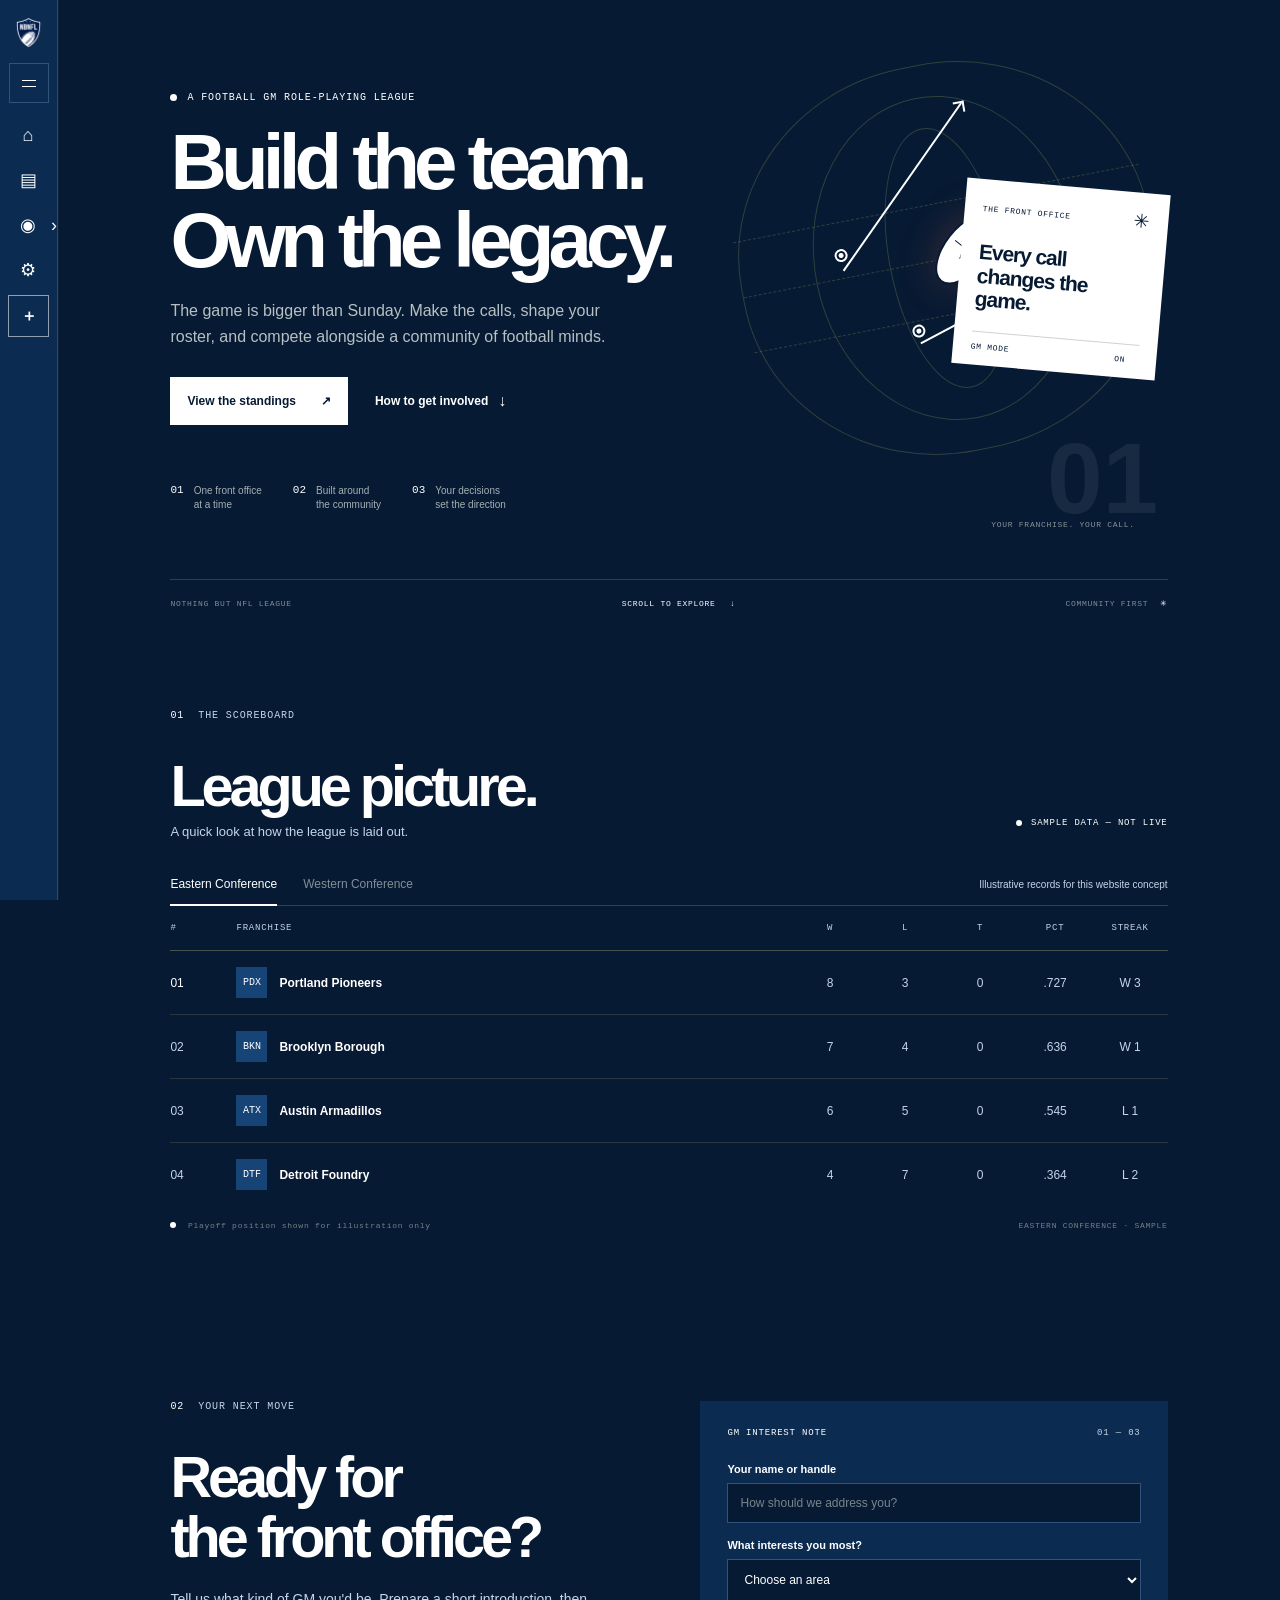
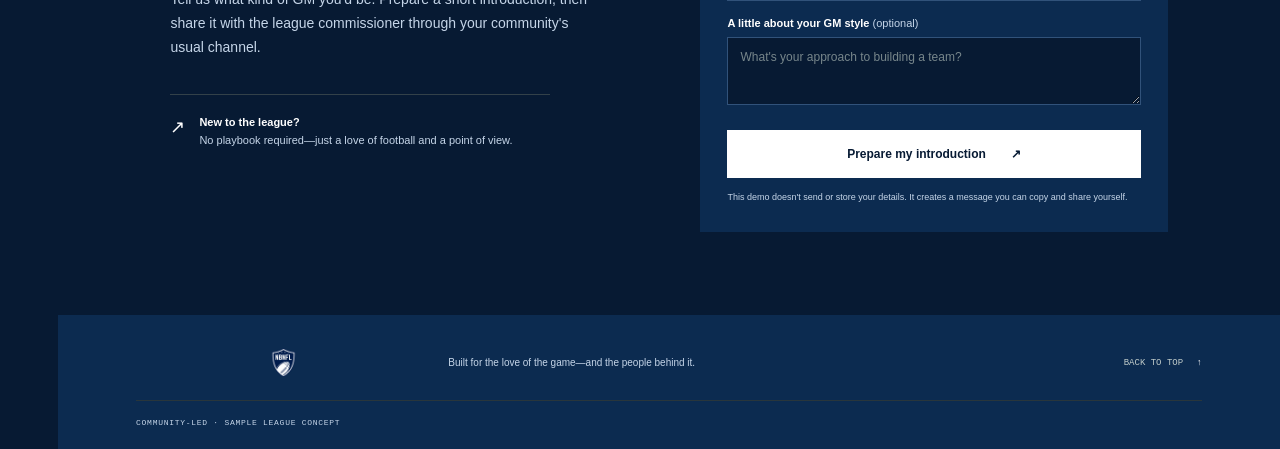
==== index.html @ 92fe1aa9 "Build football GM league website Co-authored-by: Copilot App <223556219+Copilot@users.noreply.github" ====
<!doctype html>
<html lang="en">
  <head>
    <meta charset="utf-8">
    <meta name="viewport" content="width=device-width, initial-scale=1">
    <meta name="theme-color" content="#071a33">
    <meta name="description" content="Nothing But NFL — a community-built football general manager role-playing league. Explore teams and prepare to join the front office.">
    <title>Nothing But NFL — General Manager League</title>
    <link rel="icon" href="assets/nothing-but-nfl-logo.png" type="image/png">
    <link rel="stylesheet" href="styles.css">
    <script src="teams.js" defer></script>
    <script src="app.js" defer></script>
  </head>
  <body>
    <a class="skip-link" href="#main">Skip to content</a>
    <header class="site-header">
      <a class="brand" href="#top" aria-label="Nothing But NFL home">
        <img class="brand-logo" src="assets/nothing-but-nfl-logo.png" alt="">
        <span class="brand-copy">NOTHING BUT <strong>NFL</strong></span>
      </a>
      <button class="menu-toggle" type="button" aria-label="Expand navigation" aria-expanded="false" aria-controls="primary-nav">
        <span></span><span></span>
      </button>
      <nav class="primary-nav" id="primary-nav" aria-label="Main navigation">
        <a href="#overview"><span class="nav-icon" aria-hidden="true">⌂</span><span class="nav-label">Overview</span></a>
        <a href="#standings"><span class="nav-icon" aria-hidden="true">▤</span><span class="nav-label">Standings</span></a>
        <div class="teams-menu">
          <button class="teams-trigger" type="button" aria-haspopup="menu" aria-expanded="false" aria-controls="teams-dropdown">
            <span class="nav-icon" aria-hidden="true">◉</span><span class="nav-label">Teams</span><span class="teams-chevron" aria-hidden="true">›</span>
          </button>
          <div class="teams-dropdown" id="teams-dropdown" aria-label="NFL team salary sheets"></div>
        </div>
        <a href="admin.html"><span class="nav-icon" aria-hidden="true">⚙</span><span class="nav-label">Admin</span></a>
        <a href="#join" class="nav-cta"><span class="nav-icon" aria-hidden="true">＋</span><span class="nav-label">Get involved</span></a>
      </nav>
    </header>

    <main id="main">
      <section class="hero" id="top" aria-labelledby="hero-title">
        <div class="hero-copy">
          <p class="eyebrow"><span class="eyebrow-dot"></span> A football GM role-playing league</p>
          <h1 id="hero-title">Build the team.<br><span>Own the legacy.</span></h1>
          <p class="hero-intro">The game is bigger than Sunday. Make the calls, shape your roster, and compete alongside a community of football minds.</p>
          <div class="hero-actions">
            <a class="button button-lime" href="#standings">View the standings <span aria-hidden="true">↗</span></a>
            <a class="text-link" href="#join">How to get involved <span aria-hidden="true">↓</span></a>
          </div>
          <div class="hero-proof" aria-label="League format">
            <div><strong>01</strong><span>One front office<br>at a time</span></div>
            <div><strong>02</strong><span>Built around<br>the community</span></div>
            <div><strong>03</strong><span>Your decisions<br>set the direction</span></div>
          </div>
        </div>
        <div class="hero-visual" aria-label="Illustration of a football playbook">
          <div class="field-lines" aria-hidden="true">
            <span class="yard yard-one"></span><span class="yard yard-two"></span><span class="yard yard-three"></span>
            <span class="route route-one"></span><span class="route route-two"></span>
            <span class="route-dot dot-one"></span><span class="route-dot dot-two"></span>
            <span class="football"><span></span></span>
          </div>
          <div class="snapshot-card">
            <div class="snapshot-heading"><span>THE FRONT OFFICE</span><span class="snapshot-icon" aria-hidden="true">✳</span></div>
            <p>Every call<br>changes the game.</p>
            <div class="snapshot-footer"><span>GM MODE</span><span>ON <i aria-hidden="true"></i></span></div>
          </div>
          <span class="visual-caption">YOUR FRANCHISE. YOUR CALL.</span>
          <span class="hero-number" aria-hidden="true">01</span>
        </div>
        <div class="hero-bottom">
          <span>NOTHING BUT NFL LEAGUE</span>
          <a href="#standings">SCROLL TO EXPLORE <span aria-hidden="true">↓</span></a>
          <span>COMMUNITY FIRST <i aria-hidden="true">✳</i></span>
        </div>
      </section>

      <section id="overview" aria-label="Overview"></section>

      <section class="standings-section" id="standings" aria-labelledby="standings-title">
        <div class="section-wrap">
          <div class="section-kicker light-kicker"><span>01</span> THE SCOREBOARD</div>
          <div class="section-heading-row">
            <div>
              <h2 id="standings-title">League <span>picture.</span></h2>
              <p class="section-subtitle">A quick look at how the league is laid out.</p>
            </div>
            <span class="sample-label"><i aria-hidden="true"></i> SAMPLE DATA — NOT LIVE</span>
          </div>
          <div class="standings-toolbar">
            <div class="tab-list" role="tablist" aria-label="Standings conference">
              <button class="tab-button is-active" id="tab-east" role="tab" aria-selected="true" aria-controls="standings-panel" data-conference="East">Eastern Conference</button>
              <button class="tab-button" id="tab-west" role="tab" aria-selected="false" aria-controls="standings-panel" data-conference="West" tabindex="-1">Western Conference</button>
            </div>
            <span class="standings-note">Illustrative records for this website concept</span>
          </div>
          <div class="standings-panel" id="standings-panel" role="tabpanel" aria-labelledby="tab-east" tabindex="0">
            <div class="standings-table-wrap">
              <table class="standings-table">
                <thead><tr><th scope="col">#</th><th scope="col">FRANCHISE</th><th scope="col">W</th><th scope="col">L</th><th scope="col">T</th><th scope="col">PCT</th><th scope="col">STREAK</th></tr></thead>
                <tbody id="standings-body"></tbody>
              </table>
            </div>
            <div class="table-footnote"><span><i class="legend-dot"></i> Playoff position shown for illustration only</span><span id="conference-caption">EASTERN CONFERENCE · SAMPLE</span></div>
          </div>
        </div>
      </section>

      <section class="join-section" id="join" aria-labelledby="join-title">
        <div class="section-wrap join-grid">
          <div class="join-copy">
            <div class="section-kicker light-kicker"><span>02</span> YOUR NEXT MOVE</div>
            <h2 id="join-title">Ready for<br>the <span>front office?</span></h2>
            <p>Tell us what kind of GM you'd be. Prepare a short introduction, then share it with the league commissioner through your community's usual channel.</p>
            <div class="join-callout"><span aria-hidden="true">↗</span><span><strong>New to the league?</strong><br>No playbook required—just a love of football and a point of view.</span></div>
          </div>
          <form class="interest-form" id="interest-form">
            <div class="form-heading"><span>GM INTEREST NOTE</span><span>01 — 03</span></div>
            <label for="applicant-name">Your name or handle</label>
            <input id="applicant-name" name="name" type="text" placeholder="How should we address you?" required maxlength="70">
            <label for="applicant-team">What interests you most?</label>
            <select id="applicant-team" name="interest" required>
              <option value="" selected disabled>Choose an area</option>
              <option>Building a roster</option>
              <option>League strategy</option>
              <option>Community role-play</option>
              <option>I'm open to anything</option>
            </select>
            <label for="applicant-note">A little about your GM style <span>(optional)</span></label>
            <textarea id="applicant-note" name="note" rows="3" maxlength="240" placeholder="What's your approach to building a team?"></textarea>
            <button class="button button-lime form-submit" type="submit">Prepare my introduction <span aria-hidden="true">↗</span></button>
            <p class="form-privacy">This demo doesn't send or store your details. It creates a message you can copy and share yourself.</p>
            <div class="application-result" id="application-result" aria-live="polite" hidden>
              <label for="application-message">Your ready-to-share introduction</label>
              <textarea id="application-message" rows="5" readonly></textarea>
              <button class="copy-button" id="copy-application" type="button">Copy introduction <span aria-hidden="true">⧉</span></button>
              <p class="copy-status" id="copy-status" aria-live="polite"></p>
            </div>
          </form>
        </div>
      </section>
    </main>

    <footer class="site-footer">
      <a class="brand footer-brand" href="#top" aria-label="Nothing But NFL home">
        <img class="brand-logo" src="assets/nothing-but-nfl-logo.png" alt="">
        <span class="brand-copy">NOTHING BUT <strong>NFL</strong></span>
      </a>
      <p>Built for the love of the game—and the people behind it.</p>
      <a class="back-top" href="#top">BACK TO TOP <span aria-hidden="true">↑</span></a>
      <span class="footer-note">COMMUNITY-LED · SAMPLE LEAGUE CONCEPT</span>
    </footer>

  </body>
</html>
---- styles.css ----
:root {
  color-scheme: dark;
  --ink: #071a33;
  --ink-soft: #174477;
  --paper: #071a33;
  --paper-deep: #123f73;
  --muted: #c5d5e8;
  --line: #31527a;
  --lime: #ffffff;
  --orange: #ffffff;
  --mono: "Cascadia Code", "Courier New", monospace;
  --body: "Segoe UI", Arial, sans-serif;
  --display: "Arial", "Segoe UI", sans-serif;
}

* { box-sizing: border-box; }
html { scroll-behavior: smooth; scroll-padding-top: 84px; }
body { margin: 0; background: #071a33; color: #fff; font-family: var(--body); -webkit-font-smoothing: antialiased; }
button, input, select, textarea { font: inherit; }
button, a { -webkit-tap-highlight-color: transparent; }
a { color: inherit; text-decoration: none; }
button:focus-visible, a:focus-visible, input:focus-visible, select:focus-visible, textarea:focus-visible { outline: 3px solid var(--orange); outline-offset: 3px; }
.sr-only { position: absolute; width: 1px; height: 1px; padding: 0; margin: -1px; overflow: hidden; clip: rect(0, 0, 0, 0); white-space: nowrap; border: 0; }
.skip-link { position: absolute; top: -50px; left: 16px; z-index: 20; padding: 12px 16px; background: var(--lime); color: var(--ink); font-weight: 700; }
.skip-link:focus { top: 12px; }

.site-header { --sidebar-width: 58px; --sidebar-open-width: 218px; position: fixed; inset: 0 auto 0 0; z-index: 30; display: flex; width: var(--sidebar-width); min-height: 100vh; flex-direction: column; align-items: stretch; justify-content: flex-start; gap: 12px; padding: 13px 8px; overflow: visible; border-right: 1px solid #264a75; background: #0c2b50; color: white; transition: width .2s ease; }
.site-header:hover, .site-header:focus-within, .site-header.is-open { width: var(--sidebar-open-width); padding-right: 12px; padding-left: 12px; }
.brand { display: inline-flex; align-items: center; gap: 11px; }
.brand-logo { display: block; width: 34px; height: 34px; flex: 0 0 34px; object-fit: contain; }
.brand-mark { position: relative; display: grid; width: 30px; height: 30px; place-items: center; transform: rotate(-35deg); border: 2px solid var(--lime); border-radius: 50%; }
.brand-mark::before, .brand-mark::after { position: absolute; width: 22px; height: 1px; background: var(--lime); content: ""; }
.brand-mark::after { width: 9px; transform: rotate(90deg); }
.brand-mark span { width: 3px; height: 3px; border-radius: 50%; background: var(--lime); }
.brand-copy { font: 500 11px var(--mono); letter-spacing: .05em; }
.brand-copy strong { color: var(--lime); font-weight: 500; }
.primary-nav { display: flex; width: 100%; flex-direction: column; align-items: stretch; gap: 5px; font-size: 13px; color: #fff; }
.primary-nav > a:not(.nav-cta):hover, .primary-nav > a:not(.nav-cta):focus-visible { color: #fff; background: #174477; }
.primary-nav > a:not(.nav-cta), .teams-trigger { display: flex; min-height: 40px; align-items: center; gap: 13px; padding: 0 10px; border: 0; border-radius: 2px; color: #fff; font-size: 13px; }
.primary-nav .nav-cta { display: flex; min-height: 42px; align-items: center; gap: 13px; padding: 0 10px; border: 1px solid rgba(255,255,255,.55); background: transparent; color: #fff; font-weight: 700; }
.nav-cta span { font-size: 16px; }
.menu-toggle { display: flex; width: 40px; height: 40px; flex: 0 0 40px; flex-direction: column; align-items: center; justify-content: center; gap: 5px; margin: 0 auto; border: 1px solid #31527a; background: transparent; cursor: pointer; }
.menu-toggle span { display: block; width: 14px; height: 1px; background: #fff; }
.brand-copy { display: none; white-space: nowrap; }
.nav-label { position: absolute; width: 1px; height: 1px; overflow: hidden; clip: rect(0,0,0,0); white-space: nowrap; }
.site-header:hover .brand-copy, .site-header:focus-within .brand-copy, .site-header.is-open .brand-copy,
.site-header:hover .nav-label, .site-header:focus-within .nav-label, .site-header.is-open .nav-label { position: static; width: auto; height: auto; overflow: visible; clip: auto; white-space: nowrap; }
.site-header:hover .brand, .site-header:focus-within .brand, .site-header.is-open .brand { justify-content: flex-start; }
.brand { justify-content: center; min-height: 38px; }
.brand-copy { font-size: 9px; }
.site-header .brand-logo { width: 31px; height: 31px; flex-basis: 31px; }
.site-header:hover .brand-logo, .site-header:focus-within .brand-logo, .site-header.is-open .brand-logo { width: 36px; height: 36px; flex-basis: 36px; }
.nav-icon { display: inline-flex; width: 20px; flex: 0 0 20px; align-items: center; justify-content: center; color: #fff; font-size: 18px; line-height: 1; }
.teams-menu { position: relative; display: flex; width: 100%; flex-direction: column; align-items: stretch; }
.teams-trigger { justify-content: flex-start; background: transparent; cursor: pointer; }
.teams-trigger:hover, .teams-menu.is-open .teams-trigger, .teams-menu:focus-within .teams-trigger { color: #fff; background: #174477; }
.teams-chevron { margin-left: auto; color: #fff; font-size: 18px; transition: transform .18s ease; }
.teams-menu.is-open .teams-chevron { transform: rotate(90deg); }
.teams-dropdown { position: fixed; top: 126px; left: calc(var(--sidebar-open-width) + 10px); z-index: 35; display: grid; width: min(440px, calc(100vw - var(--sidebar-open-width) - 30px)); max-height: min(440px, calc(100vh - 36px)); grid-template-columns: repeat(4, minmax(0, 1fr)); gap: 2px 4px; overflow-y: auto; padding: 8px; border: 1px solid #31527a; background: #0c2b50; box-shadow: 0 16px 36px rgba(0,0,0,.28); opacity: 0; pointer-events: none; transform: translateY(6px); transition: opacity .16s ease, transform .16s ease; }
.teams-menu:hover .teams-dropdown, .teams-menu:focus-within .teams-dropdown, .teams-menu.is-open .teams-dropdown { opacity: 1; pointer-events: auto; transform: translateY(0); }
.team-menu-link { display: grid; min-width: 0; min-height: 31px; grid-template-columns: 22px minmax(0, 1fr); align-items: center; gap: 6px; padding: 3px 5px; color: #fff; font-size: 9px; transition: background .12s ease; }
.team-menu-link:hover, .team-menu-link:focus-visible { background: #174477; color: #fff; }
.team-menu-logo { position: relative; display: grid; width: 22px; height: 22px; place-items: center; overflow: hidden; background: transparent; }
.team-menu-logo img { width: 100%; height: 100%; object-fit: contain; }
.team-menu-fallback { position: absolute; color: #fff; font: 7px var(--mono); }
.team-menu-fallback[hidden] { display: none; }
.team-menu-link > span:nth-child(2) { overflow: hidden; text-overflow: ellipsis; white-space: nowrap; }
.team-menu-link small { display: none; }

.hero { position: relative; display: grid; min-height: 626px; grid-template-columns: 1fr .85fr; overflow: hidden; padding: 83px 9.2% 74px; background: var(--ink); color: white; }
.hero::before { position: absolute; inset: 0; background-image: linear-gradient(90deg, transparent 49.9%, rgba(255,255,255,.035) 50%, transparent 50.1%); background-size: 90px 100%; content: ""; pointer-events: none; }
.hero-copy { position: relative; z-index: 1; align-self: center; padding-bottom: 30px; }
.eyebrow, .section-kicker, .feature-index, .snapshot-heading, .snapshot-footer, .visual-caption, .hero-bottom, .sample-label, .standings-table th, .table-footnote, .team-meta, .team-number, .team-conference, .form-heading, .dialog-eyebrow, .dialog-roster-heading, .footer-note { font-family: var(--mono); font-size: 10px; letter-spacing: .09em; }
.eyebrow { display: flex; align-items: center; gap: 10px; margin: 0 0 21px; color: var(--lime); text-transform: uppercase; }
.eyebrow-dot, .sample-label i, .snapshot-footer i { display: inline-block; width: 7px; height: 7px; border-radius: 50%; background: var(--lime); }
h1, h2, h3, p { margin-top: 0; }
h1, h2, h3 { font-family: var(--display); }
h1 { margin-bottom: 19px; font-size: clamp(52px, 6.1vw, 81px); font-weight: 600; letter-spacing: -.075em; line-height: .99; }
h1 span, h2 span { color: var(--lime); }
.hero-intro { max-width: 470px; margin-bottom: 26px; color: #b7c0c3; font-size: 16px; line-height: 1.65; }
.hero-actions { display: flex; align-items: center; gap: 27px; }
.button { display: inline-flex; min-height: 48px; align-items: center; justify-content: center; gap: 25px; padding: 0 17px; border: 0; cursor: pointer; font-size: 12px; font-weight: 700; }
.button-lime { background: var(--lime); color: var(--ink); }
.button-lime:hover { background: #e4ff8a; }
.text-link { display: inline-flex; align-items: center; gap: 10px; font-size: 12px; font-weight: 600; }
.hero .text-link { color: white; }
.text-link span { font-size: 16px; }
.hero-proof { display: flex; gap: 31px; margin-top: 59px; }
.hero-proof div { display: flex; align-items: flex-start; gap: 10px; }
.hero-proof strong { color: var(--lime); font: 11px var(--mono); }
.hero-proof span { color: #a6b0b4; font-size: 10px; line-height: 1.45; }
.hero-visual { position: relative; min-height: 400px; margin-left: -10px; }
.field-lines { position: absolute; top: -20px; right: 3%; width: min(94%, 415px); height: 390px; transform: rotate(-11deg); border: 1px solid rgba(214,243,106,.18); border-radius: 48%; }
.field-lines::before, .field-lines::after { position: absolute; inset: 8% 18%; border: 1px solid rgba(214,243,106,.18); border-radius: 50%; content: ""; }
.field-lines::after { inset: 16% 36%; }
.yard { position: absolute; top: 50%; width: 100%; border-top: 1px dashed rgba(214,243,106,.18); }
.yard-one { transform: translateY(-56px); }
.yard-three { transform: translateY(56px); }
.route { position: absolute; border-top: 2px solid var(--lime); transform-origin: left center; }
.route-one { top: 48%; left: 25%; width: 205px; transform: rotate(-44deg); }
.route-two { top: 70%; left: 40%; width: 177px; transform: rotate(-17deg); }
.route-one::after, .route-two::after { position: absolute; top: -6px; right: -1px; width: 9px; height: 9px; border-top: 2px solid var(--lime); border-right: 2px solid var(--lime); content: ""; transform: rotate(45deg); }
.route-dot { position: absolute; width: 9px; height: 9px; border: 2px solid var(--ink); border-radius: 50%; background: var(--orange); box-shadow: 0 0 0 2px var(--orange); }
.dot-one { top: 43%; left: 24%; }
.dot-two { top: 66%; left: 39%; }
.football { position: absolute; top: 43%; left: 45%; display: grid; width: 83px; height: 44px; place-items: center; transform: rotate(-41deg); border: 2px solid var(--paper); border-radius: 50%; background: var(--orange); box-shadow: 0 0 40px rgba(255,116,76,.22); }
.football::before, .football::after { position: absolute; width: 23px; height: 1px; background: var(--paper); content: ""; }
.football::after { width: 1px; height: 29px; }
.football span { z-index: 1; width: 18px; border-top: 2px dashed var(--paper); }
.snapshot-card { position: absolute; top: 22%; right: 1%; z-index: 1; width: 204px; padding: 17px 18px 14px; background: var(--lime); color: var(--ink); transform: rotate(5deg); }
.snapshot-heading, .snapshot-footer { display: flex; align-items: center; justify-content: space-between; font-size: 8px; }
.snapshot-icon { font-size: 19px; }
.snapshot-card p { margin: 20px 0; font: 600 21px/1.12 var(--display); letter-spacing: -.05em; }
.snapshot-footer { padding-top: 10px; border-top: 1px solid rgba(17,27,34,.2); }
.snapshot-footer span:last-child { display: flex; align-items: center; gap: 7px; }
.snapshot-footer i { width: 6px; height: 6px; }
.visual-caption { position: absolute; right: 7%; bottom: 23px; color: #899399; font-size: 8px; }
.hero-number { position: absolute; right: 2%; bottom: 34px; color: rgba(255,255,255,.07); font: 700 100px/.8 var(--display); }
.hero-bottom { position: absolute; right: 9.2%; bottom: 0; left: 9.2%; display: flex; height: 47px; align-items: center; justify-content: space-between; border-top: 1px solid rgba(255,255,255,.16); color: #818d93; font-size: 8px; }
.hero-bottom a { color: white; }
.hero-bottom a span { margin-left: 9px; color: var(--lime); }
.hero-bottom i { margin-left: 6px; color: var(--lime); font-style: normal; }

.section-wrap { max-width: 1440px; margin: 0 auto; padding-right: 9.2%; padding-left: 9.2%; }
.section-kicker { display: flex; align-items: center; gap: 14px; margin-bottom: 36px; color: #858e90; text-transform: uppercase; }
.section-kicker span { color: var(--orange); }
h2 { margin-bottom: 20px; font-size: clamp(39px, 4.5vw, 59px); font-weight: 600; letter-spacing: -.07em; line-height: 1.03; }

.standings-section { padding: 84px 0 88px; background: var(--ink); color: white; }
.light-kicker { color: #98a2a3; }
.section-heading-row { display: flex; align-items: flex-end; justify-content: space-between; gap: 25px; }
.standings-section h2, .join-section h2 { margin-bottom: 8px; }
.section-subtitle { margin: 0; color: #79858b; font-size: 13px; }
.sample-label { display: inline-flex; align-items: center; gap: 9px; margin-bottom: 11px; color: var(--lime); font-size: 9px; }
.sample-label i { width: 6px; height: 6px; }
.standings-toolbar { display: flex; align-items: center; justify-content: space-between; gap: 20px; margin-top: 38px; border-bottom: 1px solid #334149; }
.tab-list { display: flex; gap: 26px; }
.tab-button { position: relative; padding: 0 0 14px; border: 0; background: transparent; color: #819096; cursor: pointer; font-size: 12px; }
.tab-button.is-active { color: white; }
.tab-button.is-active::after { position: absolute; right: 0; bottom: -1px; left: 0; height: 2px; background: var(--lime); content: ""; }
.standings-note { padding-bottom: 14px; color: #78858a; font-size: 10px; }
.standings-table { width: 100%; border-collapse: collapse; text-align: left; }
.standings-table th { padding: 17px 12px; color: #879398; font-size: 9px; font-weight: 400; }
.standings-table th:first-child, .standings-table td:first-child { width: 54px; padding-left: 0; }
.standings-table th:nth-child(n+3), .standings-table td:nth-child(n+3) { width: 75px; text-align: center; }
.standings-table td { padding: 16px 12px; border-top: 1px solid #29363e; color: #b5c0c1; font-size: 12px; }
.standings-table tbody tr:first-child td { border-top-color: #44524f; }
.standings-table tbody tr:first-child td:first-child { color: var(--lime); }
.standing-team { display: flex; align-items: center; gap: 12px; color: white; font-weight: 600; }
.team-monogram { display: grid; width: 31px; height: 31px; place-items: center; background: #174477; color: var(--lime); font: 10px var(--mono); }
.table-footnote { display: flex; justify-content: space-between; margin-top: 15px; color: #748187; font-size: 8px; }
.legend-dot { display: inline-block; width: 6px; height: 6px; margin-right: 6px; border-radius: 50%; background: var(--lime); }

.join-section { padding: 83px 0; background: var(--ink); color: white; }
.join-grid { display: grid; grid-template-columns: .9fr 1fr; gap: 11%; align-items: start; }
.join-copy > p { max-width: 440px; margin-top: 21px; color: #a1adb0; font-size: 14px; line-height: 1.7; }
.join-callout { display: flex; max-width: 380px; gap: 14px; margin-top: 35px; padding-top: 18px; border-top: 1px solid #334149; color: #99a5a8; font-size: 11px; line-height: 1.65; }
.join-callout > span:first-child { color: var(--lime); font-size: 18px; }
.join-callout strong { color: white; }
.interest-form { padding: 27px; background: #1b2a32; }
.form-heading { display: flex; justify-content: space-between; margin-bottom: 25px; color: var(--lime); font-size: 9px; }
.form-heading span:last-child { color: #7e8d92; }
.interest-form > label, .application-result label { display: block; margin: 16px 0 8px; color: #e4e9e6; font-size: 11px; font-weight: 600; }
.interest-form label span { color: #829094; font-weight: 400; }
.interest-form input, .interest-form select, .interest-form textarea, .application-result textarea { width: 100%; padding: 12px; border: 1px solid #405057; border-radius: 0; background: #142129; color: white; font-size: 12px; }
.interest-form input::placeholder, .interest-form textarea::placeholder { color: #77868b; }
.interest-form select { color: #a9b5b6; }
.interest-form textarea, .application-result textarea { resize: vertical; }
.form-submit { width: 100%; margin-top: 21px; }
.form-privacy { margin: 12px 0 0; color: #859195; font-size: 9px; line-height: 1.6; }
.application-result { margin-top: 21px; padding-top: 15px; border-top: 1px solid #405057; }
.application-result > label { margin-top: 0; }
.application-result textarea { min-height: 114px; }
.copy-button { display: flex; width: 100%; justify-content: space-between; margin-top: 9px; padding: 12px; border: 1px solid #667176; background: transparent; color: white; cursor: pointer; font-size: 11px; font-weight: 600; }
.copy-button:hover { border-color: var(--lime); color: var(--lime); }
.copy-status { min-height: 14px; margin: 8px 0 0; color: var(--lime); font-size: 10px; }

.site-footer { display: grid; grid-template-columns: 1fr 1.5fr 1fr; align-items: center; gap: 18px; padding: 29px 6.1% 22px; background: #0c151b; color: white; }
.footer-brand .brand-mark { width: 25px; height: 25px; }
.footer-brand .brand-logo { width: 29px; height: 29px; flex-basis: 29px; }
.footer-brand .brand-copy { font-size: 9px; }
.site-footer > p { margin: 0; color: #89969a; font-size: 10px; }
.back-top { justify-self: end; color: #c1ccca; font: 9px var(--mono); }
.back-top span { margin-left: 8px; color: var(--lime); }
.footer-note { grid-column: 1 / -1; padding-top: 17px; border-top: 1px solid #29363b; color: #637176; font-size: 8px; }

@media (min-width: 1441px) {
  .hero { padding-right: calc((100% - 1180px) / 2); padding-left: calc((100% - 1180px) / 2); }
  .hero-bottom { right: calc((100% - 1180px) / 2); left: calc((100% - 1180px) / 2); }
}
@media (max-width: 1000px) {
  .hero { padding-right: 6%; padding-left: 6%; }
  .hero-bottom { right: 6%; left: 6%; }
  .hero-proof { gap: 18px; }
  .section-wrap { padding-right: 6%; padding-left: 6%; }
}
@media (max-width: 700px) {
  html { scroll-padding-top: 68px; }
  .site-header { height: 66px; padding: 0 20px; }
  .menu-toggle { display: flex; width: 40px; height: 40px; flex-direction: column; align-items: center; justify-content: center; gap: 6px; border: 1px solid #39474e; background: transparent; }
  .menu-toggle span:not(.sr-only) { width: 16px; height: 1px; background: white; }
  .primary-nav { position: absolute; top: 66px; right: 0; left: 0; display: none; height: auto; flex-direction: column; align-items: stretch; gap: 0; padding: 8px 20px 18px; background: var(--ink); }
  .primary-nav.is-open { display: flex; }
  .primary-nav a:not(.nav-cta) { padding: 13px 0; border-bottom: 1px solid #334149; }
  .primary-nav .nav-cta { justify-content: space-between; margin-top: 12px; }
  .hero { min-height: 820px; grid-template-columns: 1fr; padding: 62px 24px 70px; }
  .hero-copy { align-self: start; padding: 0; }
  h1 { font-size: clamp(49px, 13vw, 73px); }
  .hero-intro { max-width: 430px; font-size: 14px; }
  .hero-actions { gap: 18px; }
  .button { gap: 12px; font-size: 11px; }
  .hero-proof { flex-wrap: wrap; gap: 17px; margin-top: 34px; }
  .hero-proof div { gap: 7px; }
  .hero-visual { min-height: 300px; margin: 8px 0 0; }
  .field-lines { top: 7px; right: 7%; width: min(90%, 350px); height: 300px; }
  .snapshot-card { top: 17%; right: 0; width: 170px; }
  .snapshot-card p { font-size: 18px; }
  .visual-caption { right: 3%; bottom: 6px; }
  .hero-number { right: 0; bottom: 15px; font-size: 75px; }
  .hero-bottom { right: 24px; left: 24px; height: 44px; font-size: 7px; }
  .hero-bottom > span:last-child { display: none; }
  .section-wrap { padding-right: 24px; padding-left: 24px; }
  .section-kicker { margin-bottom: 28px; }
  .join-grid { grid-template-columns: 1fr; gap: 12px; }
  h2 { font-size: clamp(38px, 10vw, 53px); }
  .standings-section { padding: 65px 0; }
  .section-heading-row { align-items: flex-start; flex-direction: column; gap: 14px; }
  .sample-label { margin-bottom: 0; }
  .standings-toolbar { align-items: flex-start; flex-direction: column; gap: 11px; margin-top: 27px; }
  .tab-list { width: 100%; gap: 18px; }
  .tab-button { font-size: 10px; }
  .standings-note { padding-bottom: 11px; font-size: 9px; }
  .standings-table-wrap { overflow-x: auto; }
  .standings-table { min-width: 520px; }
  .standings-table td { padding-top: 13px; padding-bottom: 13px; }
  .table-footnote { gap: 12px; font-size: 7px; }
  .table-footnote span:last-child { text-align: right; }
  .join-section { padding: 66px 0; }
  .join-copy > p { font-size: 13px; }
  .interest-form { margin-top: 22px; padding: 20px; }
  .site-footer { grid-template-columns: 1fr auto; gap: 13px; padding: 24px 20px 18px; }
  .site-footer > p { grid-column: 1 / -1; grid-row: 2; }
  .back-top { grid-column: 2; grid-row: 1; }
  .footer-note { grid-row: 3; }
}
@media (max-width: 390px) {
  .brand-copy { font-size: 9px; }
  .hero { padding-right: 19px; padding-left: 19px; }
  .hero-actions { align-items: flex-start; flex-direction: column; }
  .hero-proof { gap: 12px; }
  .hero-proof span { font-size: 9px; }
  .section-wrap { padding-right: 19px; padding-left: 19px; }
}
@media (prefers-reduced-motion: reduce) {
  *, *::before, *::after { scroll-behavior: auto !important; transition-duration: .01ms !important; }
}

.front-office-section { padding: 92px 0 98px; background: #e9e9df; }
.front-office-heading { align-items: flex-end; }
.front-office-heading h2 { margin-bottom: 9px; }
.front-office-heading h2 span { color: #859b38; }
.front-office-heading .section-subtitle { max-width: 550px; line-height: 1.6; }
.data-mode { display: inline-flex; align-items: center; gap: 8px; margin-bottom: 7px; color: #59665c; font: 9px var(--mono); letter-spacing: .06em; white-space: nowrap; }
.data-mode i { width: 7px; height: 7px; border-radius: 50%; background: #839b32; }
.workspace-toolbar { display: flex; align-items: flex-end; justify-content: space-between; gap: 20px; margin-top: 37px; padding: 17px 19px; background: var(--ink); color: white; }
.franchise-picker { display: grid; min-width: 265px; gap: 7px; }
.franchise-picker > span { color: #a0adae; font: 8px var(--mono); letter-spacing: .1em; }
.franchise-picker select { min-height: 38px; padding: 0 11px; border: 1px solid #48565b; border-radius: 0; background: #18262d; color: white; font-size: 12px; }
.data-actions { display: flex; align-items: center; gap: 8px; }
.workspace-button { display: inline-flex; min-height: 36px; align-items: center; justify-content: center; gap: 10px; padding: 0 11px; border: 1px solid #4a575b; background: transparent; color: #ecf0ea; cursor: pointer; font-size: 10px; }
.workspace-button:hover { border-color: var(--lime); color: var(--lime); }
.import-button { cursor: pointer; }
.reset-button { color: #c3a69e; }
.storage-notice { margin: 0; padding: 12px 15px; background: #dfe4cd; color: #566144; font-size: 10px; line-height: 1.5; }
.workspace-status { min-height: 0; margin: 0; color: #516435; font-size: 11px; line-height: 1.4; }
.workspace-status:not(:empty) { padding: 9px 14px; border-bottom: 1px solid #d2d7c6; }
.cap-overview { display: grid; grid-template-columns: repeat(auto-fit, minmax(160px, 1fr)); gap: 11px; margin: 16px 0; }
.cap-stat { display: flex; min-height: 121px; flex-direction: column; justify-content: center; gap: 8px; padding: 18px 20px; border: 1px solid #d0d4c9; background: var(--paper); }
.cap-stat > span { color: #798480; font: 9px var(--mono); letter-spacing: .08em; }
.cap-stat > strong { color: var(--ink); font: 600 27px var(--display); letter-spacing: -.05em; }
.cap-stat > small { color: #89918c; font-size: 10px; }
.cap-limit-input { display: flex; align-items: center; gap: 5px; color: #58635f; font: 600 23px var(--display); }
.cap-limit-input input { width: 100%; max-width: 245px; min-width: 80px; padding: 0; border: 0; border-bottom: 1px solid #c8cec0; border-radius: 0; background: transparent; color: var(--ink); font: 600 22px var(--display); letter-spacing: -.04em; }
.cap-limit-input input::placeholder { color: #a1a8a1; font-size: 16px; }
.cap-room-stat > strong { color: #62772c; }
.cap-room-stat.is-over > strong { color: #bb593c; }
.management-panel { margin-top: 14px; padding: 23px 22px 21px; border: 1px solid #d1d5ca; background: var(--paper); }
.panel-heading { display: flex; align-items: flex-end; justify-content: space-between; gap: 20px; margin-bottom: 15px; }
.panel-index { color: #89948d; font: 8px var(--mono); letter-spacing: .1em; }
.panel-heading h3 { margin: 6px 0 0; font-size: 23px; letter-spacing: -.05em; }
.panel-heading > p { max-width: 330px; margin: 0; color: #7d8783; font-size: 10px; line-height: 1.55; text-align: right; }
.salary-import-panel { margin: 12px 0 18px; border: 1px solid #54749b; background: #103261; }
.salary-import-panel summary { display: flex; min-height: 44px; align-items: center; justify-content: space-between; gap: 12px; padding: 10px 13px; color: #fff; cursor: pointer; font-size: 13px; font-weight: 700; list-style: none; }
.salary-import-panel summary::-webkit-details-marker { display: none; }
.salary-import-panel summary::after { content: "+"; color: #fff; font-size: 20px; font-weight: 400; }
.salary-import-panel[open] summary::after { content: "−"; }
.salary-import-panel summary span { color: #c5d5e8; font-size: 11px; font-weight: 400; }
.salary-import-panel summary strong { color: #fff; }
.salary-import-panel > label { display: block; margin: 0 13px 6px; color: #fff; font-size: 12px; font-weight: 600; }
.salary-import-panel textarea { display: block; width: calc(100% - 26px); min-height: 112px; margin: 0 13px; padding: 10px; border: 1px solid #54749b; border-radius: 0; background: #071a33; color: #fff; font: 12px/1.5 var(--mono); resize: vertical; }
.salary-import-panel textarea::placeholder { color: #a7bdd7; }
.salary-import-panel > p { margin: 8px 13px 12px; color: #c5d5e8; font-size: 11px; line-height: 1.5; }
.salary-import-panel > button { min-height: 40px; margin: 0 13px 13px; font-size: 12px; }
.management-table-wrap { overflow-x: auto; }
.management-table { width: 100%; min-width: 570px; border-collapse: collapse; text-align: left; }
.salary-table { width: 100%; min-width: 0; table-layout: fixed; }
.management-table th { padding: 11px 9px; border-bottom: 1px solid #cdd2c8; color: #7e8984; font: 8px var(--mono); letter-spacing: .07em; white-space: nowrap; }
.management-table th:first-child, .management-table td:first-child { padding-left: 0; }
.management-table td { padding: 9px; border-bottom: 1px solid #e1e3dc; color: #35423f; font-size: 11px; }
.management-table td:last-child, .management-table th:last-child { width: 40px; padding-right: 0; text-align: right; }
.management-table input, .management-table select { width: 100%; min-width: 65px; min-height: 34px; padding: 6px 8px; border: 1px solid transparent; border-radius: 0; background: transparent; color: var(--ink); font-size: 11px; }
.management-table input:hover, .management-table select:hover { border-color: #d4d8cf; }
.management-table input:focus, .management-table select:focus { border-color: #899e40; background: white; outline: none; }
.management-table .number-cell { width: 140px; text-align: right; font-variant-numeric: tabular-nums; }
.management-table .years-cell { width: 96px; text-align: center; }
.management-table .pick-year-cell { width: 100px; }
.management-table .pick-round-cell { width: 85px; }
.management-table .original-cell { min-width: 170px; }
.management-table .owner-cell { min-width: 170px; }
.row-delete { padding: 5px 8px; border: 0; background: transparent; color: #a1695a; cursor: pointer; font-size: 16px; }
.row-delete:hover { color: #c33f2a; background: #fae9e3; }
.salary-row-actions { display: flex; flex-wrap: wrap; align-items: center; justify-content: flex-end; gap: 2px; }
.row-transaction { padding: 4px 5px; border: 1px solid #54749b; background: transparent; color: #fff; cursor: pointer; font-size: 9px; }
.row-transaction:hover, .row-transaction:focus-visible { border-color: #fff; background: #0c2b50; }
.dead-cap-amount { color: #fff !important; font-variant-numeric: tabular-nums; font-weight: 700; }
.dead-cap-table td:last-child, .dead-cap-table th:last-child { width: auto; }
.empty-state { margin: 0; padding: 17px 0 15px; color: #858e88; font-size: 11px; }
.management-form { display: grid; align-items: end; gap: 9px; margin-top: 16px; padding-top: 15px; border-top: 1px solid #dce0d8; }
.salary-form { grid-template-columns: minmax(180px, 1.3fr) minmax(100px, .6fr) minmax(160px, 1fr) auto; }
.pick-form { grid-template-columns: .7fr .55fr 1.4fr auto; }
.management-form label { display: grid; gap: 6px; color: #747f79; font: 8px var(--mono); letter-spacing: .03em; }
.management-form input, .management-form select { width: 100%; min-height: 38px; padding: 8px 9px; border: 1px solid #d4d9d0; border-radius: 0; background: #fff; color: var(--ink); font: 11px var(--body); }
.management-form input::placeholder { color: #a0a9a3; }
.management-form .add-button { min-height: 38px; gap: 12px; padding: 0 12px; font-size: 10px; white-space: nowrap; }
.workspace-footnote { margin: 16px 0 0; color: #78827e; font-size: 10px; line-height: 1.55; }

@media (max-width: 1000px) {
  .data-actions { flex-wrap: wrap; justify-content: flex-end; }
  .management-panel { padding-right: 17px; padding-left: 17px; }
  .salary-form { grid-template-columns: 1fr 1fr 1fr 1fr; }
  .salary-form .add-button { grid-column: 1 / -1; }
}
@media (max-width: 700px) {
  .front-office-section { padding: 66px 0 70px; }
  .front-office-heading { gap: 12px; }
  .data-mode { margin: 0; }
  .workspace-toolbar { align-items: stretch; flex-direction: column; gap: 14px; margin-top: 24px; padding: 15px; }
  .franchise-picker { min-width: 0; }
  .data-actions { justify-content: flex-start; gap: 6px; }
  .workspace-button { min-height: 34px; padding: 0 8px; font-size: 9px; }
  .cap-overview { grid-template-columns: 1fr 1fr; gap: 8px; margin: 10px 0; }
  .cap-stat { min-height: 105px; padding: 14px; }
  .cap-stat > strong { font-size: 23px; }
  .cap-limit-input input { font-size: 18px; }
  .management-panel { margin-top: 10px; padding: 17px 13px 15px; }
  .panel-heading { align-items: flex-start; flex-direction: column; gap: 7px; }
  .panel-heading > p { text-align: left; }
  .management-table { min-width: 560px; }
  .management-table td { padding-top: 7px; padding-bottom: 7px; }
  .salary-form, .pick-form { grid-template-columns: 1fr 1fr; }
  .salary-form .add-button, .pick-form .add-button { grid-column: 1 / -1; }
  .workspace-footnote { font-size: 9px; }
}

.team-page-intro { padding: 31px 0 36px; background: var(--ink); color: white; }
.team-back-link { display: inline-flex; align-items: center; gap: 8px; color: #9da9aa; font: 9px var(--mono); letter-spacing: .08em; }
.team-back-link:hover { color: var(--lime); }
.team-page-title { display: flex; align-items: center; gap: 19px; margin-top: 21px; }
.team-page-title .eyebrow { margin-bottom: 8px; }
.team-page-title h1 { margin: 0; font-size: clamp(32px, 4vw, 48px); letter-spacing: -.06em; }
.team-page-subtitle { margin: 7px 0 0; color: #a4b0b2; font-size: 12px; }
.team-page-brand { position: relative; display: grid; width: 68px; height: 68px; flex: 0 0 68px; place-items: center; overflow: hidden; background: white; }
.team-page-logo { width: 100%; height: 100%; object-fit: contain; }
.team-page-fallback { color: var(--ink); font: 600 17px var(--mono); }
.team-page-fallback[hidden] { display: none; }
.selected-team-name { font: 600 14px var(--display); }
.team-page .front-office-section { min-height: calc(100vh - 295px); }
.team-page .workspace-toolbar { margin-top: 24px; }
.team-page .front-office-heading .section-kicker { margin-bottom: 18px; }
.team-page .front-office-heading h2 { margin-bottom: 9px; }
.team-page .front-office-heading h2 span { color: #859b38; }
.team-page .front-office-heading .section-subtitle { max-width: 550px; line-height: 1.6; }
.team-page .section-wrap { max-width: none; padding-right: clamp(18px, 3vw, 48px); padding-left: clamp(18px, 3vw, 48px); }

@media (max-width: 700px) {
  .teams-menu { height: auto; min-height: 46px; flex-direction: column; align-items: stretch; }
  .teams-trigger { min-height: 46px; justify-content: space-between; border-bottom: 1px solid #334149; }
  .primary-nav .teams-menu .teams-dropdown { position: static; right: auto; display: none; width: 100%; max-height: 40vh; grid-template-columns: 1fr; gap: 2px; overflow-y: auto; padding: 7px 0; border: 0; border-bottom: 1px solid #334149; background: #101a22; box-shadow: none; opacity: 1; pointer-events: auto; transform: none; }
  .primary-nav .teams-menu.is-open .teams-dropdown { display: grid; }
  .team-menu-link { grid-template-columns: 34px minmax(0, 1fr) auto; padding: 6px; font-size: 11px; }
  .team-menu-logo { width: 32px; height: 32px; }
  .team-page-intro { padding-top: 23px; padding-bottom: 26px; }
  .team-page-title { align-items: flex-start; gap: 13px; margin-top: 18px; }
  .team-page-brand { width: 53px; height: 53px; flex-basis: 53px; }
  .team-page-title h1 { font-size: clamp(27px, 8vw, 38px); }
  .team-page .section-wrap { padding-right: 24px; padding-left: 24px; }
}

body > main, body > footer { margin-left: 58px; }
.skip-link { left: 70px; background: #fff; color: #071a33; }
.section-wrap { color: #fff; }
.front-office-heading h2 span, .team-page .front-office-heading h2 span { color: #fff; }
.section-kicker,
.section-subtitle, .standings-note, .standings-table th, .standings-table td,
.join-copy > p, .join-callout, .form-heading span:last-child, .form-privacy,
.site-footer > p, .footer-note, .team-page-subtitle,
.team-back-link, .data-mode, .storage-notice, .workspace-status, .cap-stat > span,
.cap-stat > small, .panel-index, .panel-heading > p, .management-table th,
.empty-state, .management-form label, .workspace-footnote { color: #c5d5e8; }
.team-page .eyebrow, .eyebrow,
.sample-label, .form-heading, .join-callout > span:first-child,
.back-top span, .team-back-link:hover { color: #fff; }
.panel-heading h3,
.cap-stat > strong, .team-page-title h1 { color: #fff; }
.team-page .team-card-bottom { border-color: #31527a; }
.interest-form { background: #0c2b50; }
.interest-form > label, .application-result label { color: #fff; }
.interest-form label span { color: #c5d5e8; }
.interest-form input, .interest-form select, .interest-form textarea, .application-result textarea { border-color: #31527a; background: #071a33; color: #fff; }
.interest-form select { color: #fff; }
.copy-button { border-color: #8ca5c5; }
.site-footer { background: #0c2b50; }
.front-office-section { background: #123f73; color: #fff; }
.workspace-toolbar { background: #0c2b50; }
.workspace-button { border-color: #54749b; color: #fff; }
.workspace-button:hover { border-color: #fff; color: #fff; }
.reset-button { color: #fff; }
.storage-notice { background: #174477; }
.workspace-status { color: #fff; }
.workspace-status:not(:empty) { border-color: #31527a; }
.cap-stat, .management-panel { border-color: #31527a; background: #174477; }
.cap-limit-input { color: #fff; }
.cap-limit-input input { border-color: #8ca5c5; color: #fff; }
.cap-limit-input input::placeholder { color: #c5d5e8; }
.cap-room-stat > strong, .cap-room-stat.is-over > strong { color: #fff; }
.management-table th { border-color: #54749b; }
.management-table td { border-color: #31527a; color: #fff; }
.management-table input, .management-table select { color: #fff; }
.management-table input:hover, .management-table select:hover,
.management-table input:focus, .management-table select:focus { border-color: #fff; background: #071a33; color: #fff; }
.management-table option, .management-form option { background: #071a33; color: #fff; }
.management-form { border-color: #31527a; }
.management-form label { color: #fff; }
.management-form input, .management-form select { border-color: #54749b; background: #071a33; color: #fff; }
.management-form input::placeholder { color: #c5d5e8; }
.row-delete, .row-delete:hover { color: #fff; }
.row-delete:hover { background: #174477; }
.team-page-intro { background: #071a33; }
.team-page-brand { background: transparent; }
.team-page-fallback { color: #fff; }
.site-header { box-shadow: 1px 0 0 rgba(255,255,255,.03); }
.primary-nav .nav-cta .nav-label { font-size: 13px; }
.data-mode i { background: #fff; }
.dialog-eyebrow { color: #fff; }
.button-lime:hover { background: #e6eef9; }
.cap-room-stat.is-over > strong { color: #ffb3a5; }
.row-delete { color: #ffb3a5; }
.row-delete:hover { color: #fff; background: #5b3650; }

@media (min-width: 701px) {
  body > main, body > footer { transition: margin-left .2s ease; }
  body > .site-header:hover ~ main,
  body > .site-header:hover ~ footer,
  body > .site-header:focus-within ~ main,
  body > .site-header:focus-within ~ footer,
  body > .site-header.is-open ~ main,
  body > .site-header.is-open ~ footer { margin-left: 218px; }
}

@media (max-width: 700px) {
  .site-header { --sidebar-width: 50px; --sidebar-open-width: min(218px, calc(100vw - 54px)); width: var(--sidebar-width); min-height: 100vh; height: 100vh; padding: 10px 5px; }
  .site-header:hover, .site-header:focus-within, .site-header.is-open { width: var(--sidebar-open-width); padding: 10px 10px; }
  .site-header .brand-mark { width: 27px; height: 27px; }
  .primary-nav { position: static; top: auto; right: auto; left: auto; display: flex; width: 100%; height: auto; flex-direction: column; align-items: stretch; gap: 5px; padding: 0; background: transparent; }
  .primary-nav.is-open { display: flex; }
  .primary-nav > a:not(.nav-cta), .teams-trigger { min-height: 40px; padding: 0 7px; border-bottom: 0; }
  .primary-nav .nav-cta { justify-content: flex-start; margin-top: 0; padding: 0 7px; }
  .teams-menu { min-height: 0; }
  .teams-trigger { justify-content: flex-start; border-bottom: 0; }
  .teams-dropdown, .primary-nav .teams-menu .teams-dropdown { position: fixed; top: 100px; left: 58px; display: grid; width: min(330px, calc(100vw - 66px)); max-height: min(65vh, 500px); grid-template-columns: repeat(2, minmax(0, 1fr)); gap: 2px; padding: 7px; border: 1px solid #31527a; background: #0c2b50; box-shadow: 0 16px 36px rgba(0,0,0,.3); opacity: 0; pointer-events: none; transform: translateY(6px); }
  .primary-nav .teams-menu.is-open .teams-dropdown { display: grid; opacity: 1; pointer-events: auto; transform: translateY(0); }
  .team-menu-link { min-height: 32px; grid-template-columns: 22px minmax(0,1fr); gap: 5px; padding: 3px; font-size: 8px; }
  .team-menu-logo { width: 21px; height: 21px; }
  body > main, body > footer { margin-left: 50px; }
  .skip-link { left: 60px; }
}

@media (prefers-reduced-motion: reduce) {
  .site-header { transition-duration: .01ms; }
}

.season-tabs { display: flex; gap: 5px; margin: 19px 0 13px; overflow-x: auto; border-bottom: 1px solid #54749b; }
.season-tab { min-width: 78px; padding: 12px 15px; border: 1px solid transparent; border-bottom: 0; background: transparent; color: #c5d5e8; cursor: pointer; font: 11px var(--mono); }
.season-tab:hover, .season-tab:focus-visible { background: #174477; color: #fff; }
.season-tab.is-active { border-color: #54749b; background: #174477; color: #fff; }
.salary-col-player { width: 11%; }
.salary-col-position { width: 5.5%; }
.salary-col-roster { width: 7%; }
.salary-col-base, .salary-col-prorated { width: 6.5%; }
.salary-col-roster-bonus { width: 5.5%; }
.salary-col-guaranteed, .salary-col-hit { width: 7.5%; }
.salary-col-percent { width: 4%; }
.salary-col-years { width: 4.5%; }
.salary-col-trade-penalty, .salary-col-trade-savings,
.salary-col-release-penalty, .salary-col-release-savings { width: 6%; }
.salary-col-actions { width: 10%; }
.salary-table th { padding: 8px 4px; font-size: 9px; letter-spacing: 0; white-space: nowrap; text-align: center; }
.salary-table .salary-groups th { padding: 9px 4px; border-bottom: 1px solid #8ca5c5; color: #fff; font-size: 10px; letter-spacing: .06em; }
.salary-table td { padding: 6px 3px; }
.salary-table input { min-width: 0; min-height: 36px; padding: 5px 3px; font-size: 11px; }
.salary-table input[type="number"] { text-align: right; font-variant-numeric: tabular-nums; }
.salary-table td:nth-child(2) input, .salary-table td:nth-child(3) input { text-align: center; }
.salary-table .computed-cell { color: #fff; font-size: 11px; font-weight: 700; white-space: nowrap; }
.salary-table .computed-cell + .computed-cell { color: #d7e8ff; }
.salary-table td.is-positive-savings input { color: #75e28b; font-weight: 700; }
.salary-table td.is-negative-savings input { color: #ff9299; font-weight: 700; }
.salary-table td.is-positive-savings input:hover,
.salary-table td.is-positive-savings input:focus,
.salary-table td.is-negative-savings input:hover,
.salary-table td.is-negative-savings input:focus { background: transparent; }
.salary-table td:first-child input { min-width: 0; }
.salary-table td:nth-child(2) input,
.salary-table td:nth-child(3) input { min-width: 0; }
.salary-table .number-cell { width: auto; }
.salary-table .row-delete { padding: 4px; }
.cap-stat > strong { overflow-wrap: anywhere; }
.adjustment-stat .cap-limit-input { gap: 7px; }
.adjustment-stat .cap-limit-input input { max-width: 180px; }
.team-page .cap-stat small a { color: #fff; text-decoration: underline; text-underline-offset: 3px; }
.team-page .cap-stat > strong { overflow-wrap: normal; white-space: nowrap; font-size: clamp(17px, 1.65vw, 25px); }
.team-page .cap-stat { min-width: 0; padding-right: clamp(10px, 1.25vw, 20px); padding-left: clamp(10px, 1.25vw, 20px); }
.team-page .cap-overview { grid-template-columns: repeat(auto-fit, minmax(min(100%, 175px), 1fr)); }
.admin-page .section-wrap { max-width: none; padding-right: clamp(18px, 3vw, 48px); padding-left: clamp(18px, 3vw, 48px); }
.admin-page .front-office-section { min-height: calc(100vh - 295px); }
.admin-page .admin-cap-panel { margin-top: 25px; }
.admin-cap-table { min-width: 500px; }
.admin-cap-table td:first-child { width: 150px; color: #d7e8ff; font: 11px var(--mono); }
.admin-cap-cell { max-width: 400px; }
.admin-cap-cell input { max-width: 370px; min-height: 40px; border-color: #54749b; background: #071a33; color: #fff; }
.admin-cap-cell input::placeholder { color: #a7bdd7; }
.admin-cap-table input:disabled { cursor: not-allowed; opacity: .6; }
.admin-page .workspace-footnote { max-width: 760px; }

@media (max-width: 1300px) {
  .salary-table { display: block; min-width: 0; }
  .salary-table thead { display: none; }
  .salary-table tbody { display: grid; grid-template-columns: 1fr; gap: 10px; }
  .salary-table tbody tr { display: grid; min-width: 0; grid-template-columns: repeat(2, minmax(0, 1fr)); align-content: start; border: 1px solid #54749b; background: #103261; }
  .salary-table tbody td { display: grid; min-width: 0; grid-template-columns: minmax(0, 1fr); align-content: start; gap: 4px; padding: 7px; border-bottom: 1px solid #31527a; }
  .salary-table tbody td::before { color: #c5d5e8; content: attr(data-label); font: 9px var(--mono); letter-spacing: .04em; text-transform: uppercase; }
  .salary-table tbody td:first-child { grid-column: 1 / -1; }
  .salary-table tbody td:first-child input { font-size: 12px; font-weight: 700; }
  .salary-table tbody td:last-child { width: auto; grid-column: 1 / -1; grid-template-columns: 1fr auto; align-items: center; }
  .salary-table tbody td:last-child::before { content: "Roster actions"; }
  .salary-table input { min-width: 0; min-height: 38px; padding: 6px 7px; border-color: #31527a; background: #071a33; font-size: 13px; }
  .salary-table .computed-cell { white-space: normal; }
  .salary-table input[type="number"], .salary-table .computed-cell { text-align: left; }
  .salary-table td:nth-child(2) input, .salary-table td:nth-child(3) input { text-align: left; }
  .salary-table .salary-row-actions { justify-content: flex-end; }
  .salary-table .row-delete { justify-self: end; }
  .salary-table .number-cell { text-align: left; }
}

@media (max-width: 620px) {
  .salary-table tbody { grid-template-columns: 1fr; }
}
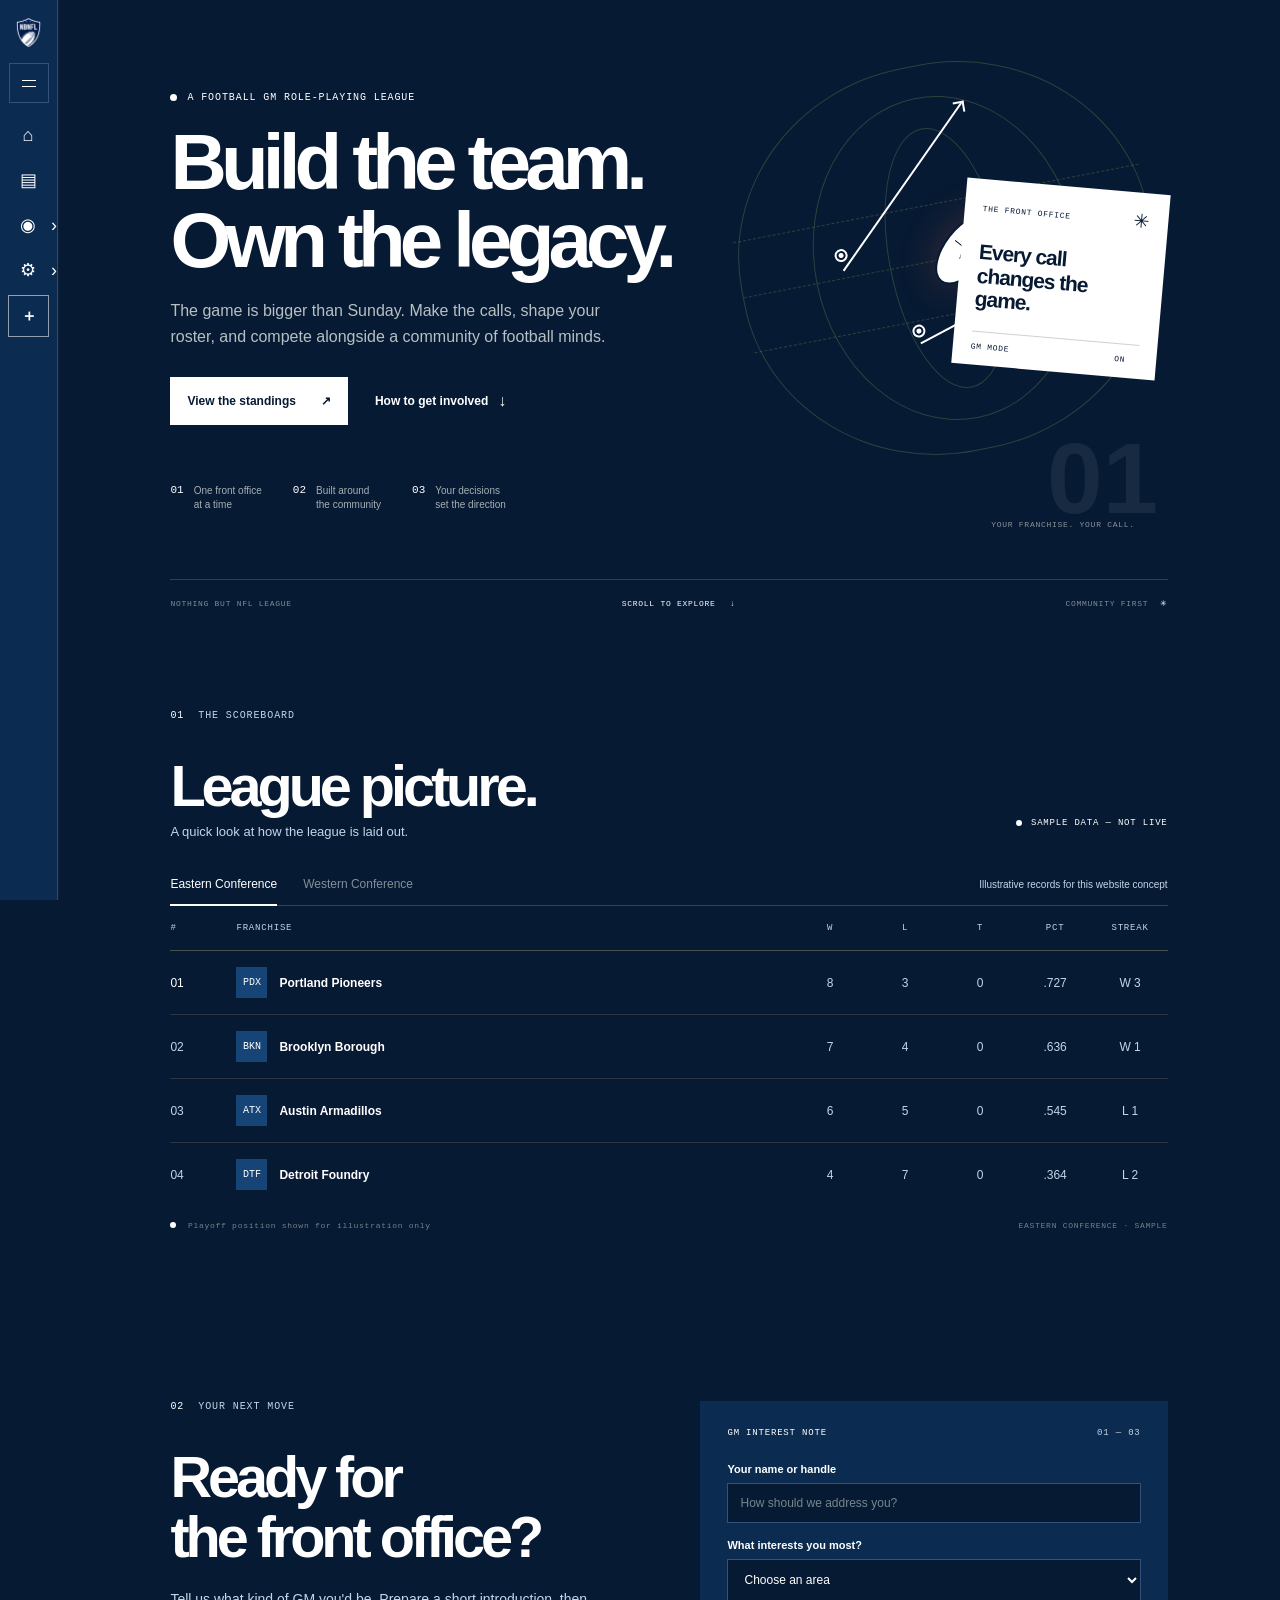
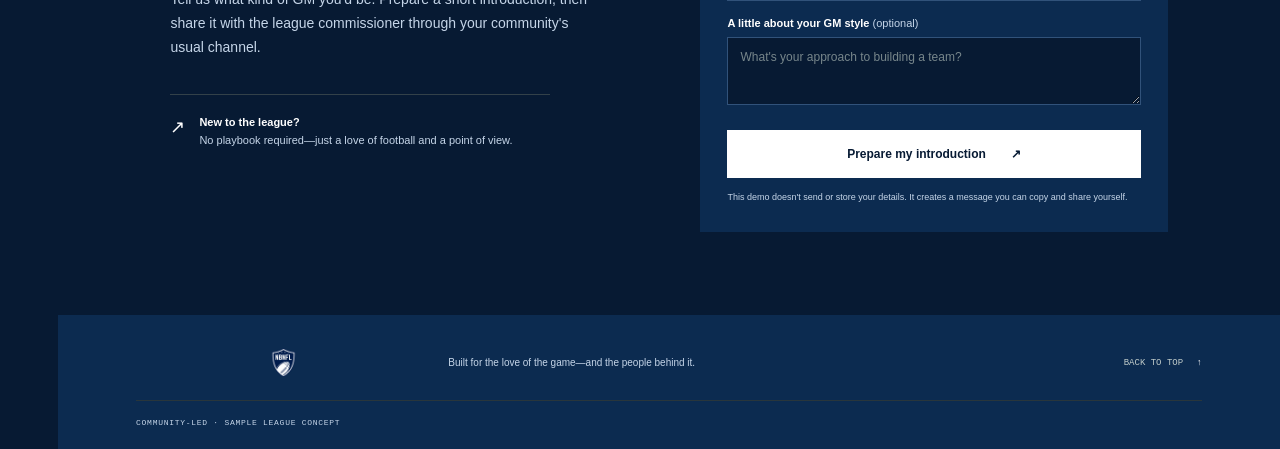
==== commit 52ab8646: "Add team trade workspace Add a trade tab for multi-team player and draft-pick deals, with projected " ====
--- a/index.html
+++ b/index.html
@@ -30,7 +30,14 @@
           </button>
           <div class="teams-dropdown" id="teams-dropdown" aria-label="NFL team salary sheets"></div>
         </div>
-        <a href="admin.html"><span class="nav-icon" aria-hidden="true">⚙</span><span class="nav-label">Admin</span></a>
+        <div class="admin-menu">
+          <button class="admin-trigger" type="button" aria-haspopup="menu" aria-expanded="false" aria-controls="admin-dropdown">
+            <span class="nav-icon" aria-hidden="true">⚙</span><span class="nav-label">Admin</span><span class="admin-chevron" aria-hidden="true">›</span>
+          </button>
+          <div class="admin-dropdown" id="admin-dropdown" aria-label="Admin pages">
+            <a class="admin-menu-link" href="admin.html" role="menuitem"><span>League Cap Directory</span></a>
+          </div>
+        </div>
         <a href="#join" class="nav-cta"><span class="nav-icon" aria-hidden="true">＋</span><span class="nav-label">Get involved</span></a>
       </nav>
     </header>
--- a/styles.css
+++ b/styles.css
@@ -36,7 +36,7 @@
 .brand-copy strong { color: var(--lime); font-weight: 500; }
 .primary-nav { display: flex; width: 100%; flex-direction: column; align-items: stretch; gap: 5px; font-size: 13px; color: #fff; }
 .primary-nav > a:not(.nav-cta):hover, .primary-nav > a:not(.nav-cta):focus-visible { color: #fff; background: #174477; }
-.primary-nav > a:not(.nav-cta), .teams-trigger { display: flex; min-height: 40px; align-items: center; gap: 13px; padding: 0 10px; border: 0; border-radius: 2px; color: #fff; font-size: 13px; }
+.primary-nav > a:not(.nav-cta), .teams-trigger, .admin-trigger { display: flex; min-height: 40px; align-items: center; gap: 13px; padding: 0 10px; border: 0; border-radius: 2px; color: #fff; font-size: 13px; }
 .primary-nav .nav-cta { display: flex; min-height: 42px; align-items: center; gap: 13px; padding: 0 10px; border: 1px solid rgba(255,255,255,.55); background: transparent; color: #fff; font-weight: 700; }
 .nav-cta span { font-size: 16px; }
 .menu-toggle { display: flex; width: 40px; height: 40px; flex: 0 0 40px; flex-direction: column; align-items: center; justify-content: center; gap: 5px; margin: 0 auto; border: 1px solid #31527a; background: transparent; cursor: pointer; }
@@ -52,12 +52,20 @@
 .site-header:hover .brand-logo, .site-header:focus-within .brand-logo, .site-header.is-open .brand-logo { width: 36px; height: 36px; flex-basis: 36px; }
 .nav-icon { display: inline-flex; width: 20px; flex: 0 0 20px; align-items: center; justify-content: center; color: #fff; font-size: 18px; line-height: 1; }
 .teams-menu { position: relative; display: flex; width: 100%; flex-direction: column; align-items: stretch; }
-.teams-trigger { justify-content: flex-start; background: transparent; cursor: pointer; }
+.admin-menu { position: relative; display: flex; width: 100%; flex-direction: column; align-items: stretch; }
+.teams-trigger, .admin-trigger { justify-content: flex-start; background: transparent; cursor: pointer; }
 .teams-trigger:hover, .teams-menu.is-open .teams-trigger, .teams-menu:focus-within .teams-trigger { color: #fff; background: #174477; }
+.admin-trigger:hover, .admin-menu.is-open .admin-trigger, .admin-menu:focus-within .admin-trigger { color: #fff; background: #174477; }
 .teams-chevron { margin-left: auto; color: #fff; font-size: 18px; transition: transform .18s ease; }
+.admin-chevron { margin-left: auto; color: #fff; font-size: 18px; transition: transform .18s ease; }
 .teams-menu.is-open .teams-chevron { transform: rotate(90deg); }
+.admin-menu.is-open .admin-chevron { transform: rotate(90deg); }
 .teams-dropdown { position: fixed; top: 126px; left: calc(var(--sidebar-open-width) + 10px); z-index: 35; display: grid; width: min(440px, calc(100vw - var(--sidebar-open-width) - 30px)); max-height: min(440px, calc(100vh - 36px)); grid-template-columns: repeat(4, minmax(0, 1fr)); gap: 2px 4px; overflow-y: auto; padding: 8px; border: 1px solid #31527a; background: #0c2b50; box-shadow: 0 16px 36px rgba(0,0,0,.28); opacity: 0; pointer-events: none; transform: translateY(6px); transition: opacity .16s ease, transform .16s ease; }
 .teams-menu:hover .teams-dropdown, .teams-menu:focus-within .teams-dropdown, .teams-menu.is-open .teams-dropdown { opacity: 1; pointer-events: auto; transform: translateY(0); }
+.admin-dropdown { display: none; width: 100%; gap: 2px; padding: 7px 0; border-bottom: 1px solid #334149; background: #101a22; }
+.admin-menu.is-open .admin-dropdown { display: grid; }
+.admin-menu-link { display: flex; min-height: 36px; align-items: center; padding: 5px 9px 5px 43px; color: #fff; font-size: 11px; }
+.admin-menu-link:hover, .admin-menu-link:focus-visible, .admin-menu-link[aria-current="page"] { background: #174477; color: #fff; }
 .team-menu-link { display: grid; min-width: 0; min-height: 31px; grid-template-columns: 22px minmax(0, 1fr); align-items: center; gap: 6px; padding: 3px 5px; color: #fff; font-size: 9px; transition: background .12s ease; }
 .team-menu-link:hover, .team-menu-link:focus-visible { background: #174477; color: #fff; }
 .team-menu-logo { position: relative; display: grid; width: 22px; height: 22px; place-items: center; overflow: hidden; background: transparent; }
@@ -473,12 +481,15 @@
   .site-header .brand-mark { width: 27px; height: 27px; }
   .primary-nav { position: static; top: auto; right: auto; left: auto; display: flex; width: 100%; height: auto; flex-direction: column; align-items: stretch; gap: 5px; padding: 0; background: transparent; }
   .primary-nav.is-open { display: flex; }
-  .primary-nav > a:not(.nav-cta), .teams-trigger { min-height: 40px; padding: 0 7px; border-bottom: 0; }
+  .primary-nav > a:not(.nav-cta), .teams-trigger, .admin-trigger { min-height: 40px; padding: 0 7px; border-bottom: 0; }
   .primary-nav .nav-cta { justify-content: flex-start; margin-top: 0; padding: 0 7px; }
   .teams-menu { min-height: 0; }
+  .admin-menu { min-height: 0; }
   .teams-trigger { justify-content: flex-start; border-bottom: 0; }
+  .admin-trigger { justify-content: flex-start; border-bottom: 0; }
   .teams-dropdown, .primary-nav .teams-menu .teams-dropdown { position: fixed; top: 100px; left: 58px; display: grid; width: min(330px, calc(100vw - 66px)); max-height: min(65vh, 500px); grid-template-columns: repeat(2, minmax(0, 1fr)); gap: 2px; padding: 7px; border: 1px solid #31527a; background: #0c2b50; box-shadow: 0 16px 36px rgba(0,0,0,.3); opacity: 0; pointer-events: none; transform: translateY(6px); }
   .primary-nav .teams-menu.is-open .teams-dropdown { display: grid; opacity: 1; pointer-events: auto; transform: translateY(0); }
+  .admin-menu-link { min-height: 40px; padding: 7px 7px 7px 33px; border-bottom: 1px solid #334149; }
   .team-menu-link { min-height: 32px; grid-template-columns: 22px minmax(0,1fr); gap: 5px; padding: 3px; font-size: 8px; }
   .team-menu-logo { width: 21px; height: 21px; }
   body > main, body > footer { margin-left: 50px; }
@@ -564,3 +575,41 @@
 @media (max-width: 620px) {
   .salary-table tbody { grid-template-columns: 1fr; }
 }
+
+.trade-panel[hidden] { display: none; }
+.trade-partners { display: grid; max-width: 680px; grid-template-columns: repeat(2, minmax(0, 1fr)); gap: 12px; margin: 18px 0; }
+.trade-partners label { display: grid; gap: 6px; color: #fff; font: 9px var(--mono); }
+.trade-partners label span { color: #c5d5e8; }
+.trade-partners select, .trade-asset-row select { width: 100%; min-height: 38px; padding: 8px 9px; border: 1px solid #54749b; background: #071a33; color: #fff; font: 11px var(--body); }
+.trade-team-sections { display: grid; grid-template-columns: repeat(auto-fit, minmax(min(100%, 300px), 1fr)); gap: 12px; }
+.trade-team-section { min-width: 0; padding: 15px; border: 1px solid #31527a; background: #103261; }
+.trade-team-heading { display: flex; flex-wrap: wrap; align-items: baseline; justify-content: space-between; gap: 7px; margin-bottom: 12px; }
+.trade-team-heading h4 { margin: 0; color: #fff; font-size: 15px; }
+.trade-team-heading > span { color: #c5d5e8; font-size: 9px; }
+.trade-asset-row { display: grid; grid-template-columns: minmax(0, 1.5fr) minmax(0, 1fr) 32px; align-items: center; gap: 7px; margin-top: 8px; }
+.trade-asset-row .row-delete { min-height: 34px; }
+.trade-add-asset { margin-top: 10px; }
+.trade-impact { display: grid; grid-template-columns: repeat(auto-fit, minmax(min(100%, 240px), 1fr)); gap: 10px; margin-top: 20px; }
+.trade-impact > h4 { grid-column: 1 / -1; margin: 0; color: #fff; font: 11px var(--mono); letter-spacing: .06em; text-transform: uppercase; }
+.trade-impact-card { padding: 13px; border: 1px solid #31527a; background: #0c2b50; }
+.trade-impact-card h5 { margin: 0 0 10px; color: #fff; font-size: 13px; }
+.trade-impact-card dl { display: grid; gap: 6px; margin: 0; }
+.trade-impact-card dl > div { display: flex; justify-content: space-between; gap: 10px; }
+.trade-impact-card dt { color: #c5d5e8; font-size: 10px; }
+.trade-impact-card dd { margin: 0; color: #fff; font: 10px var(--mono); text-align: right; }
+.trade-impact-card dd.is-positive-savings { color: #75e28b; }
+.trade-impact-card dd.is-negative-savings { color: #ff9299; }
+.trade-projected-room { margin: 12px 0 0; padding-top: 9px; border-top: 1px solid #31527a; color: #fff; font-size: 10px; font-weight: 700; }
+.trade-validation { margin: 10px 0 0; color: #ffb3a5; font-size: 10px; }
+.trade-execute { margin-top: 14px; }
+.trade-execute:disabled { cursor: not-allowed; opacity: .5; }
+
+@media (max-width: 1000px) {
+  .trade-asset-row { grid-template-columns: minmax(0, 1fr) 32px; }
+  .trade-asset-row [data-trade-destination] { grid-column: 1; grid-row: 2; }
+  .trade-asset-row .row-delete { grid-column: 2; grid-row: 1 / 3; }
+}
+
+@media (max-width: 700px) {
+  .trade-partners { grid-template-columns: 1fr; }
+}
